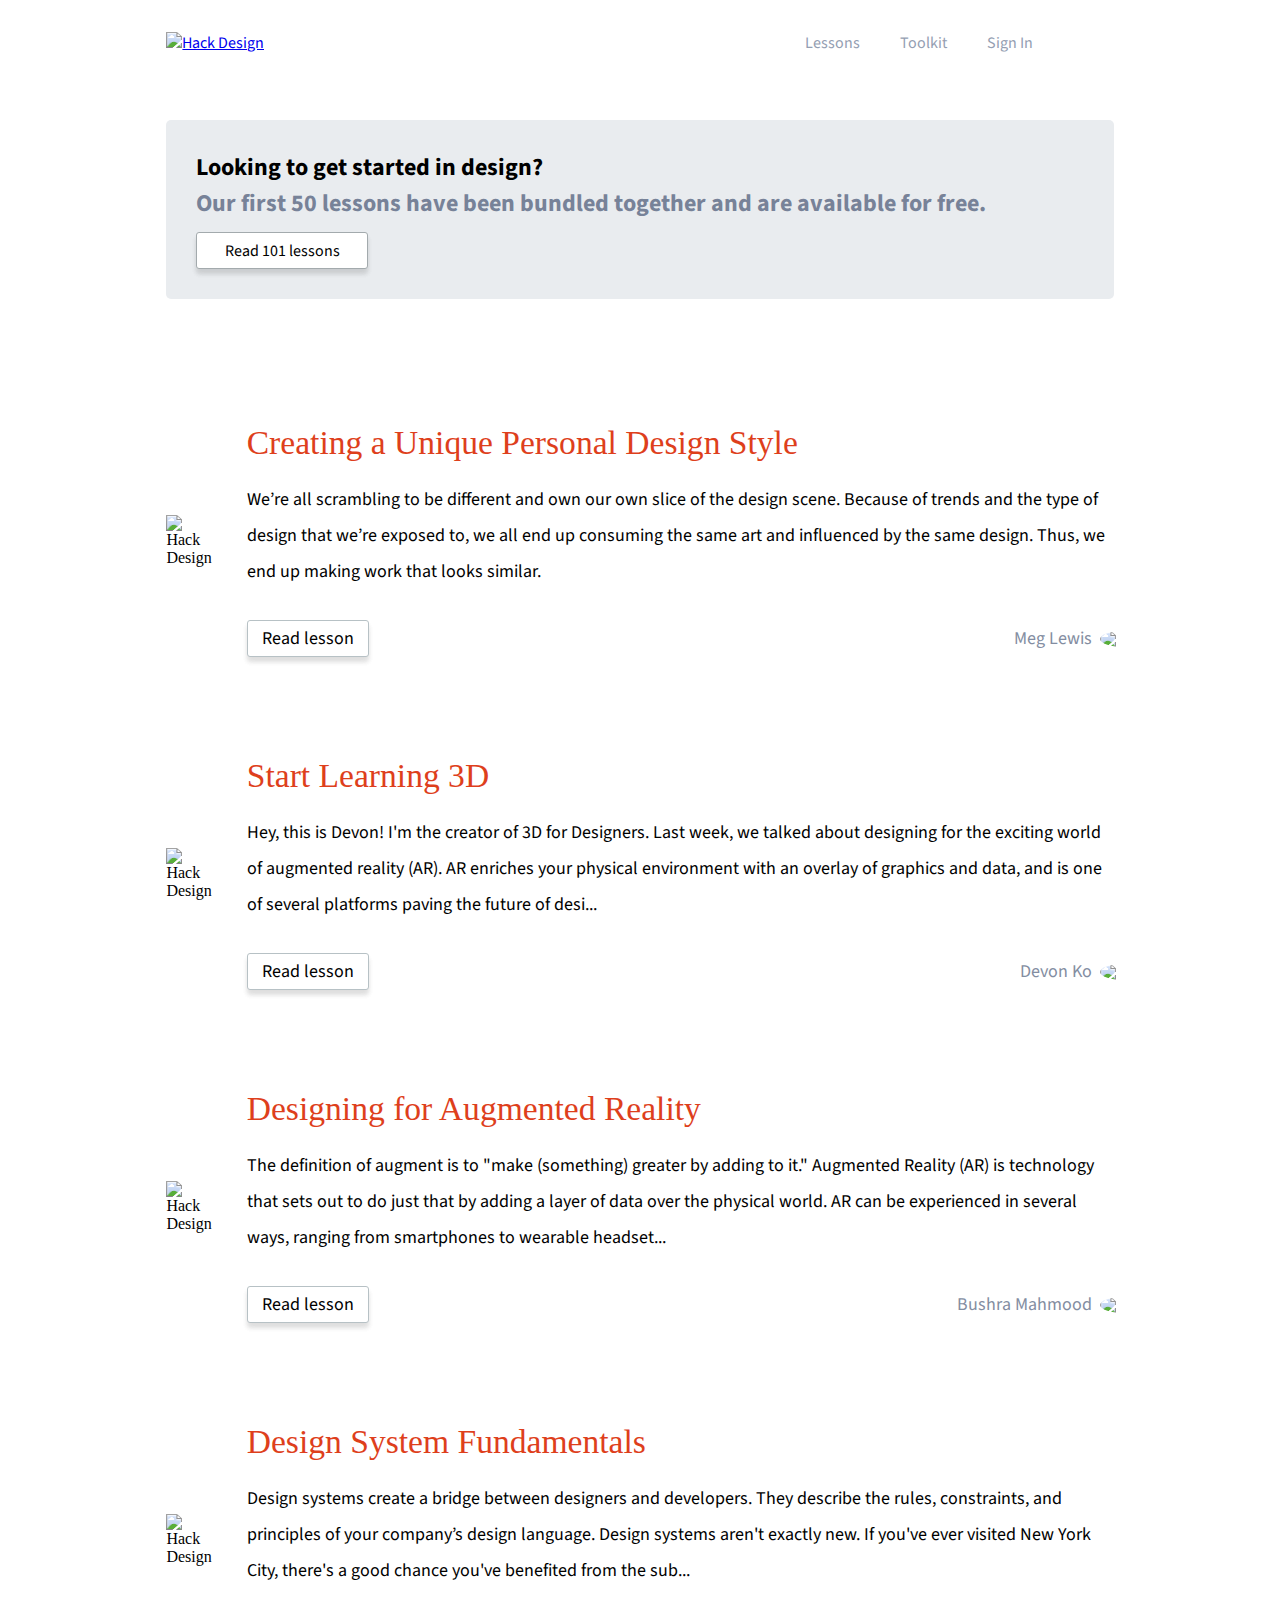
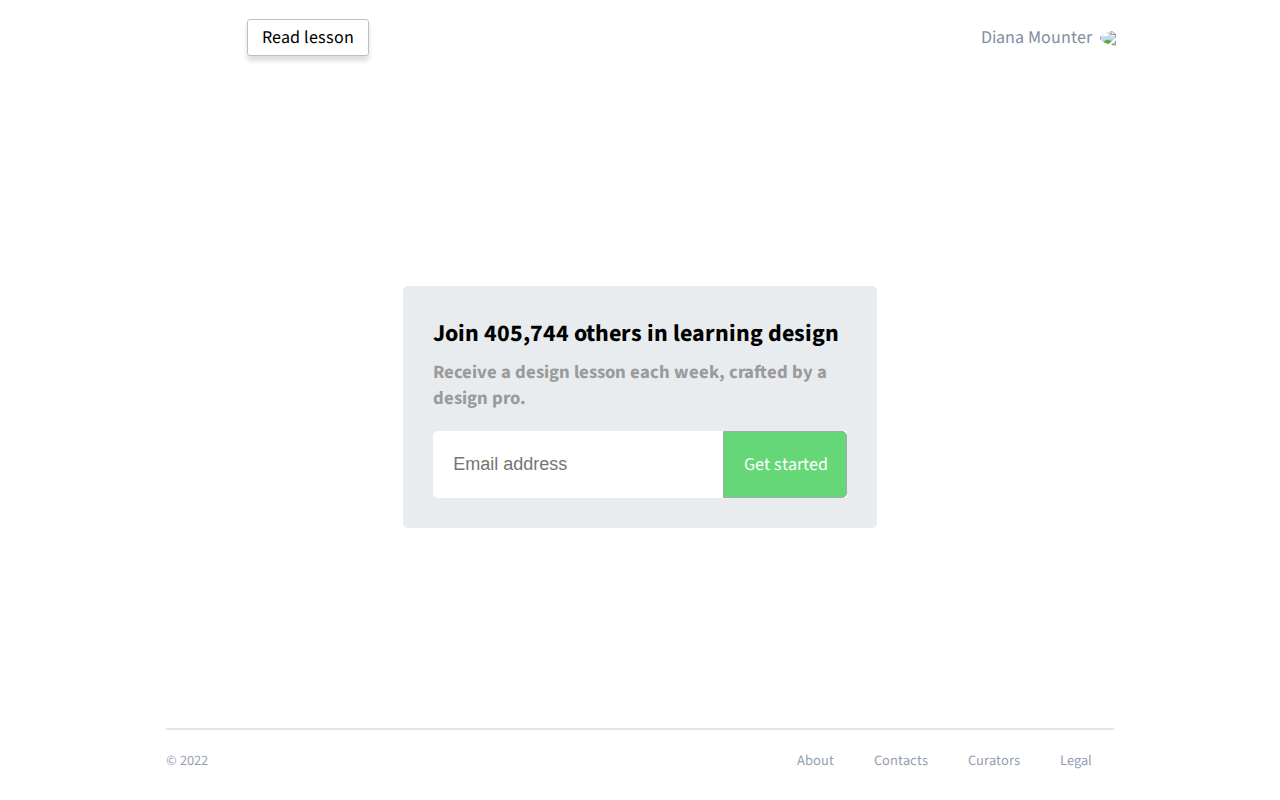
==== tugas_2/index.html @ f7dff548 "add tugas_2" ====
<!DOCTYPE html>
<html>
    <head>
      <meta charset="utf-8">
      <title>All Design Lessons - Hack Design</title>
      <link rel="stylesheet" href="stylesheet.css">
      <link rel="shortcut icon" href="logo.png">
      <link rel="preconnect" href="https://fonts.googleapis.com">
      <link rel="preconnect" href="https://fonts.gstatic.com" crossorigin>
      <link
        href="https://fonts.googleapis.com/css?family=Source+Sans+Pro"
        rel="stylesheet"
        type="text/css"
      />
      <link href="https://fonts.googleapis.com/css2?family=Inter:wght@300&display=swap" rel="stylesheet">
    </head>

    <body>
        <!--navbar section-->
        <nav>
          <!-- logo -->
          <div class="logo">
            <a href="#">
              <img width="200" alt="Hack Design" src="https://hackdesign.org/assets/logo-941fdc47b5760af9654de5b6ba12fba1f4073426b16b2ebbb519e13b6c5a9600.svg" />
            </a>
          </div>

          <!-- links -->
          <div class=nav-list>
            <ul>
              <li><a href="#">Lessons</a></li>
              <li><a href="https://hackdesign.org/toolkit">Toolkit</a></li>
              <li><a href="https://hackdesign.org/sign_in">Sign In</a></li>
            </ul>
          </div>
          
        </nav>

        <!-- content section -->
        <div class="main">
          <div class="container1">
            <div class="container-content">
              <h2>Looking to get started in design? <br>
                <span>Our first 50 lessons have been bundled together and are available for free.</span></h2>
              <a href="https://hackdesign.org/lessons101" class="button1">Read 101 lessons</a>
            </div>
          </div>
          
          <div class="contents">
            <div class="content-item">
              <div class="picture">
                <img width="125" alt="Hack Design" src="https://hackdesign.imgix.net/lesson/avatar/99/7e1acbbf-3d1d-471f-aa10-9a39c84ea649.png?ixlib=rails-2.1.4&dpr=2&w=128&fm=png&fit=max&auto=format&s=9b5cd70673437c8a6ed5a0f5a4e2fc60" />
              </div>
              <div class="content-text">
                <a class="content-title" href="https://hackdesign.org/lessons/99-creating-a-unique-personal-design-style">Creating a Unique Personal Design Style</a>
                <div class="content-desc">
                  <p>We’re all scrambling to be different and own our own slice of the design scene. Because of trends and the type of design that we’re exposed to, we all end up consuming the same art and influenced by the same design. Thus, we end up making work that looks similar.</p>
                </div>
                <div class="content-details">
                  <div class="read-lesson">
                    <a href="#" class="read-lesson-btn">Read lesson</a>
                  </div>
                  <div class="profile">
                    <div class="name">
                      <p>Meg Lewis</p>
                    </div>
                    <div class="author-photo">
                      <img class="avatar" src="https://hackdesign.imgix.net/user/avatar/283312/0df57e1e-2859-4787-87e5-cf98e9d305b1.jpeg?ixlib=rails-2.1.4&dpr=2&w=40&h=40&fit=crop&fm=jpeg&auto=format&mask=ellipse&s=662487320d49b1f3f060f006bb8348bc" />
                    </div>
                  </div>
                </div>
              </div>
            </div>

            <div class="content-item">
              <div class="picture">
                <img width="125" alt="Hack Design" src="https://hackdesign.imgix.net/lesson/avatar/98/a6c563d1-4a6d-4ea4-852c-25f9fbc5f3df.jpg?ixlib=rails-2.1.4&dpr=2&w=128&fm=png&fit=max&auto=format&s=562f8438103a278a7b3e937286c68862" />
              </div>
              <div class="content-text">
                <a class="content-title" href="https://hackdesign.org/lessons/99-creating-a-unique-personal-design-style">Start Learning 3D</a>
                <div class="content-desc">
                  <p>Hey, this is Devon! I'm the creator of 3D for Designers. Last week, we talked about designing for the exciting world of augmented reality (AR). AR enriches your physical environment with an overlay of graphics and data, and is one of several platforms paving the future of desi...</p>
                </div>
                <div class="content-details">
                  <div class="read-lesson">
                    <a href="#" class="read-lesson-btn">Read lesson</a>
                  </div>
                  <div class="profile">
                    <div class="name">
                      <p>Devon Ko</p>
                    </div>
                    <div class="author-photo">
                      <img class="avatar" src="https://hackdesign.imgix.net/user/avatar/88598/c929fa27-e80b-41fd-9329-7e1f2c40648f.jpeg?ixlib=rails-2.1.4&dpr=2&w=40&h=40&fit=crop&fm=jpeg&auto=format&mask=ellipse&s=3ae000fac78880ad11572e5116ad241d" />
                    </div>
                  </div>
                </div>
              </div>
            </div>

            <div class="content-item">
              <div class="picture">
                <img width="125" alt="Hack Design" src="https://hackdesign.imgix.net/lesson/avatar/97/f35d1eaa-aa07-4e82-a827-517b6addaa8d.jpg?ixlib=rails-2.1.4&dpr=2&w=128&fm=png&fit=max&auto=format&s=f1e578191a15bbb390f8772aa1e1be5a" />
              </div>
              <div class="content-text">
                <a class="content-title" href="https://hackdesign.org/lessons/99-creating-a-unique-personal-design-style">Designing for Augmented Reality</a>
                <div class="content-desc">
                  <p>The definition of augment is to "make (something) greater by adding to it." Augmented Reality (AR) is technology that sets out to do just that by adding a layer of data over the physical world. AR can be experienced in several ways, ranging from smartphones to wearable headset...</p>
                </div>
                <div class="content-details">
                  <div class="read-lesson">
                    <a href="#" class="read-lesson-btn">Read lesson</a>
                  </div>
                  <div class="profile">
                    <div class="name">
                      <p>Bushra Mahmood</p>
                    </div>
                    <div class="author-photo">
                      <img class="avatar" src="https://hackdesign.imgix.net/user/avatar/276412/9032df89-df34-4822-9191-17fd1814573f.jpeg?ixlib=rails-2.1.4&dpr=2&w=40&h=40&fit=crop&fm=jpeg&auto=format&mask=ellipse&s=3be9b5b756d234a22bd50e2a565e0f23" />
                    </div>
                  </div>
                </div>
              </div>
            </div>

            <div class="content-item">
              <div class="picture">
                <img width="125" alt="Hack Design" src="https://hackdesign.imgix.net/lesson/avatar/96/1d47aa1c-e547-4742-9778-45dd5627b7e9.jpg?ixlib=rails-2.1.4&dpr=2&w=128&fm=png&fit=max&auto=format&s=688abdab696db7acf976ae5f6d0bf771" />
              </div>
              <div class="content-text">
                <a class="content-title" href="https://hackdesign.org/lessons/99-creating-a-unique-personal-design-style">Design System Fundamentals</a>
                <div class="content-desc">
                  <p>Design systems create a bridge between designers and developers. They describe the rules, constraints, and principles of your company’s design language. Design systems aren't exactly new. If you've ever visited New York City, there's a good chance you've benefited from the sub...</p>
                </div>
                <div class="content-details">
                  <div class="read-lesson">
                    <a href="#" class="read-lesson-btn">Read lesson</a>
                  </div>
                  <div class="profile">
                    <div class="name">
                      <p>Diana Mounter</p>
                    </div>
                    <div class="author-photo">
                      <img class="avatar" src="https://hackdesign.imgix.net/user/avatar/280329/70c77ceb-e06f-4c0b-965c-9265e203724c.jpeg?ixlib=rails-2.1.4&dpr=2&w=40&h=40&fit=crop&fm=jpeg&auto=format&mask=ellipse&s=a3d8f47959a18fb67d4c5905a7dc8c4f" />
                    </div>
                  </div>
                </div>
              </div>
            </div>

          </div>
          

          <!-- container 2 -->
          <div class="container2">
            <div class="container2-rectangle">
              <div class="container2-content">
                <h2>Join 405,744 others in learning design</h2>
                <h3>Receive a design lesson each week, crafted by a design pro.</h3>
                <div class="form md-flex">
                  <input class="field flex-fill contact-email" type="text" placeholder="Email address">
                  <input class="contact-send field" type="submit" value="Get started">
                </div>
              </div>
              
            </div>
          </div>

        </div>
        

        <!-- footer section -->
        <div class="footer">
          <div class="year">
            <p>© 2022</p>
          </div>
          <div class="footer-list">
            <ul>
              <li><a href="https://hackdesign.org/about">About</a></li>
              <li><a href="#">Contacts</a></li>
              <li><a href="https://hackdesign.org/curators">Curators</a></li>
              <li><a href="https://hackdesign.org/privacy">Legal</a></li>
            </ul>
          </div>
        </div>

    </body>
</html>
---- tugas_2/stylesheet.css ----
* {
    margin: 0;
    padding: 0;
}

body{
    margin: 5px 13%;
}

nav{
    display: flex;
    color: #949eb2;
    height: 75px;
    align-items: center;
    font-family: "Source Sans Pro", sans-serif;
}

nav .logo{
    float: left;
    padding-right: 55%;
}

nav .nav-list ul{
    float:right;
    /* width: 25%; */
    list-style: none;
    font-size: 1rem;
}

nav .nav-list li{
    float:left;
    padding: 10px 20px;
}

nav .nav-list li a{
    color: #949eb2;
    text-decoration: none;
}

nav ul li a:hover{
    text-decoration: underline;
}

.main{
    /*background-color: #bdf7f1;
    height: 600px;*/
    padding-top: 40px;
    width: 100%;
    margin: auto;
}

.container1{
    height: 180%;
    border-radius: 5px;
    background-color: #e9ecef;
    display: flex;
    /* align-items: center; */
    margin-bottom: 75px;
}

.container-content{
    padding: 30px 30px;
}

.container-content h2{
    /* padding: 20px 30px; */
    line-height: 1.5;
    font-family: "Source Sans Pro", sans-serif;
}

.container-content h2 span{
    /* padding: 20px 30px; */
    color: #778298;
}

.button1{
    margin-top: 10px;
    display: flex;
    justify-content: center;
    align-items: center;
    padding: 0px 10px;
    height: 35px;
    width: 150px;
    border-radius: 3px;
    background-color: #ffffff;
    border: 1px solid #a3aaad;
    text-decoration: none;
    box-shadow: 0 5px 5px 0 rgba(0,0,0,0.07), 0 5px 5px 0 rgba(0,0,0,0.07);
    font-family: "Source Sans Pro", sans-serif;
    color: black;
}

.contents{
    padding-bottom: 130px;
    /* display: flex; */
}

.content-item{
    display: flex;
    padding: 50px 0px;
    align-items: center;
    /* width:100%; */
}

.picture{
    float: left;
}

.content-text{
    padding-left: 35px;
    font-size: 1.125rem;
}

.content-title{
    color: #de3f1c;
    font-size: 30px;
    padding: 25px 0px;
    text-decoration: none;
    font-size: 2.1rem;
}

.content-title:hover{
    text-decoration: underline;
}

.content-desc p{
    font-family: "Source Sans Pro", sans-serif;
    padding: 20px 0px;
    line-height: 2;
}

.content-details{
    display: flex;
    /* float: right; */
    align-items: center;
    padding-top: 10px;
}

.read-lesson{
    float: left;
    display: flex;
    padding-right: 65%;
}

.read-lesson-btn{
    /* margin-top: 10px; */
    /* float: left; */
    display: flex;
    justify-content: center;
    align-items: center;
    /* padding: 0px 5px; */
    height: 35px;
    width: 120px;
    border-radius: 3px;
    background-color: #ffffff;
    border: 0.5px solid #b7c1c5;
    text-decoration: none;
    box-shadow: 0 5px 5px 0 rgba(0,0,0,0.07), 0 5px 5px 0 rgba(0,0,0,0.07);
    font-family: "Source Sans Pro", sans-serif;
    color: black;
}

.profile{
    display: flex;
    float: right;
    align-items: center;
    /* width: 200px; */
}

.avatar{
    float: right;
    align-items: center;
    border-radius: 50%;
    width: 50px;
}

.name p{
    float: right;
    width: 160px;
    padding-right: 8px;
    font-family: "Source Sans Pro", sans-serif;
    color: #838da1;
    text-align: right;
}

.container2{
    /* height: 250%; */
    display: flex;
    align-items: center;
    justify-content: center;
    margin-bottom: 75px;
    padding: 50px 0px;
}

.container2-rectangle{
    height: 200%;
    width: 50%;
    border-radius: 5px;
    background-color: #e9ecef;
    display: flex;
    margin-bottom: 75px;
    min-width: 400px;
}

.container2-content{
    padding: 30px 30px;
    font-family: "Source Sans Pro", sans-serif;
}

.container2-content h3{
    margin-top: 8px;
    color:rgb(155, 155, 155);
}

.form{
    /* display: flex; */
    float: left;
    align-items: center;
    width: 100%;
    background-color: white;
    margin-top: 20px;
    border-radius: 5px 0px 0px 5px;
}

.field{
    /* margin-top: 20px; */
    margin: auto;
    /* width: 150%; */
    /* height: 35px; */
    /* margin-bottom:30px; */
    display: flex;
    border: none;
    outline: none;
    padding: 20px;
    font-size: 1.125rem;
}

.contact-email{
    width: 100%;
    background-color: transparent;
    
}

.contact-send{
    float: right;
    /* margin-top: 10px; */
    display: flex;
    justify-content: center;
    align-items: center;
    /* padding: 0px 10px; */
    /* height: 35px; */
    width: 100%;
    background-color: #65d777;
    border: 1px solid #a3aaad;
    text-decoration: none;
    /* box-shadow: 0 5px 5px 0 rgba(0,0,0,0.07), 0 5px 5px 0 rgba(0,0,0,0.07); */
    font-family: "Source Sans Pro", sans-serif;
    color: white;
    border-radius: 0px 5px 5px 0px;
}

.footer{
    display: flex;
    color: #949eb2;
    height: 60px;
    align-items: center;
    font-family: "Source Sans Pro", sans-serif;
    border-top: 2px solid #dee7ec;
    font-size: 0.9rem;
    margin-bottom: 10px;
}

.year{
    float: left;
    padding-right: 60%;
}

.footer-list ul{
    float:right;
    /* width: 25%; */
    list-style: none;
}

.footer-list li{
    float:left;
    padding: 10px 20px;
}

.footer-list li a{
    color: #949eb2;
    text-decoration: none;
}

.footer-list li a:hover{
    text-decoration: underline;
}

/*ketika ukuran layar berubah*/
@media screen and (min-width: 768px){
    .md-flex{
        display: flex;
    }

    .contact-send{
        width: 30%;
    }

    .contact-email{
        width: 70%;
    }

    .flex-fill{
        flex: 1 1 auto;
    }
}
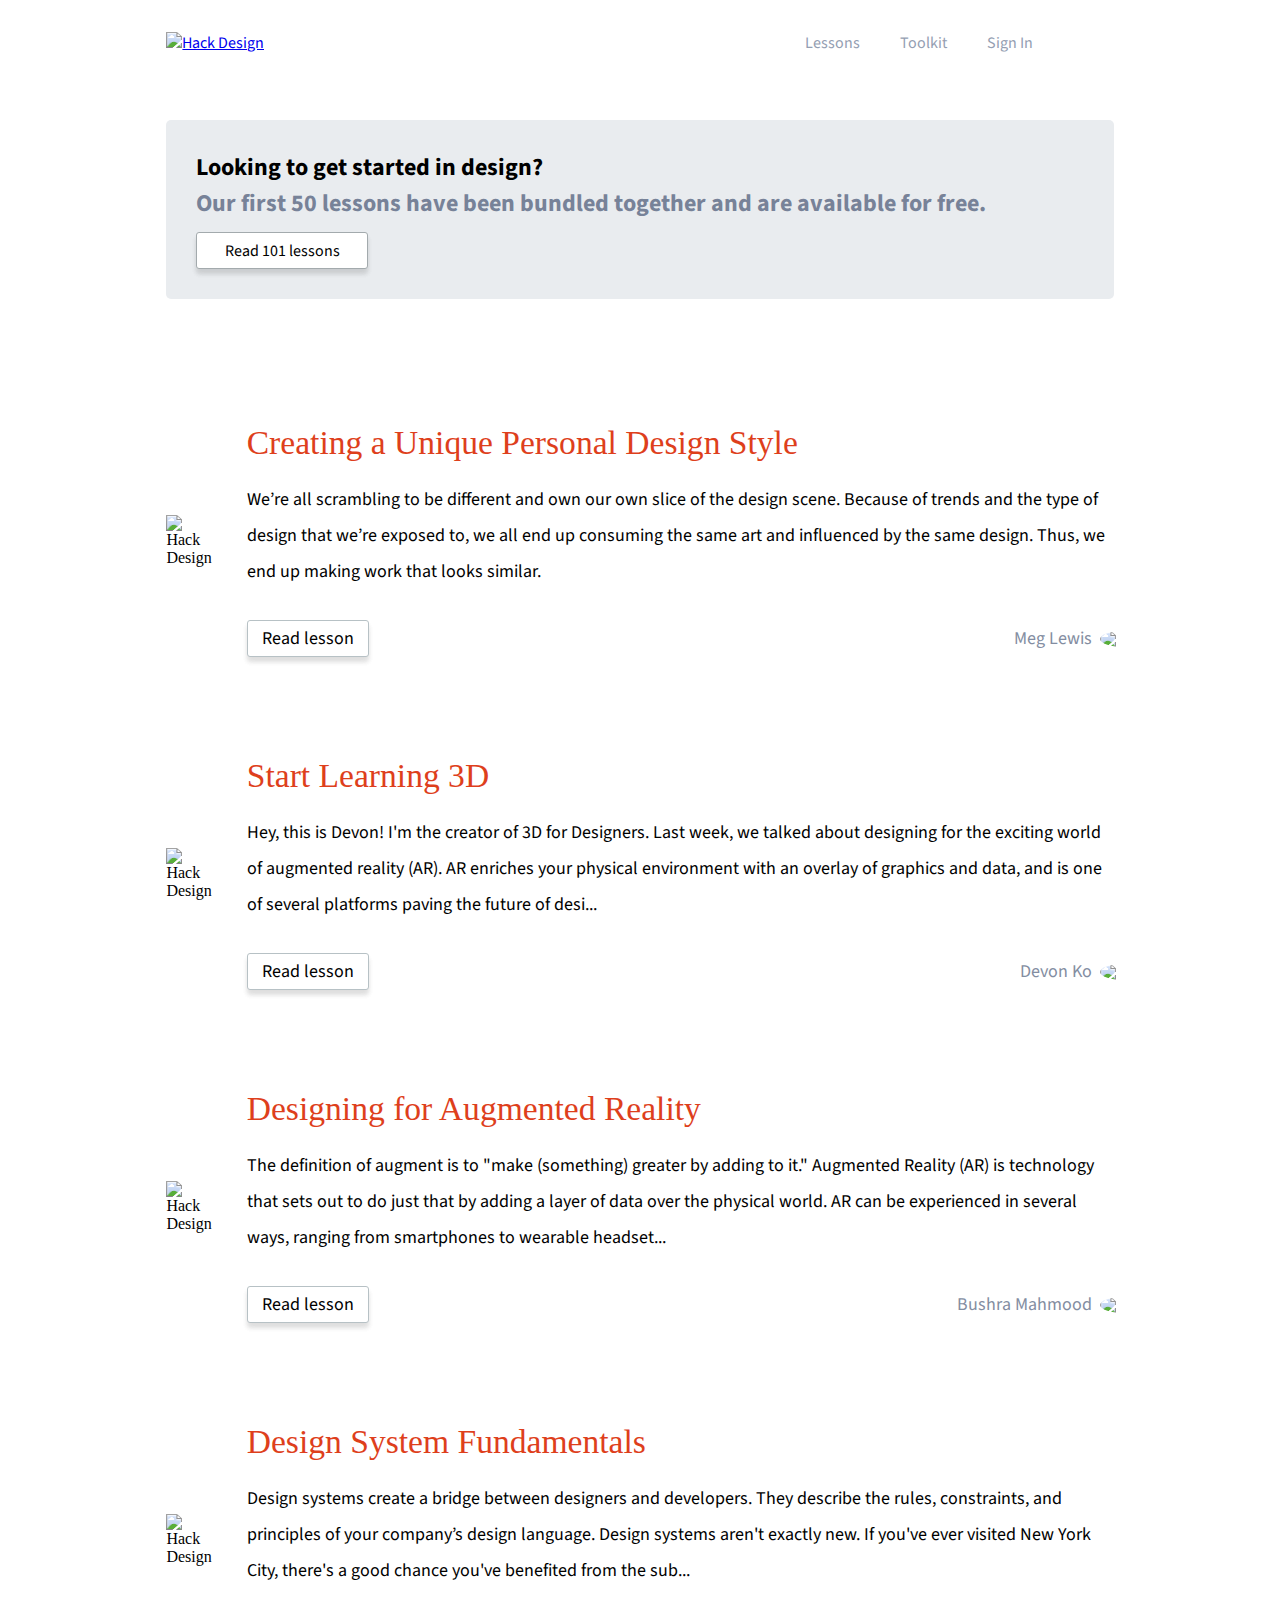
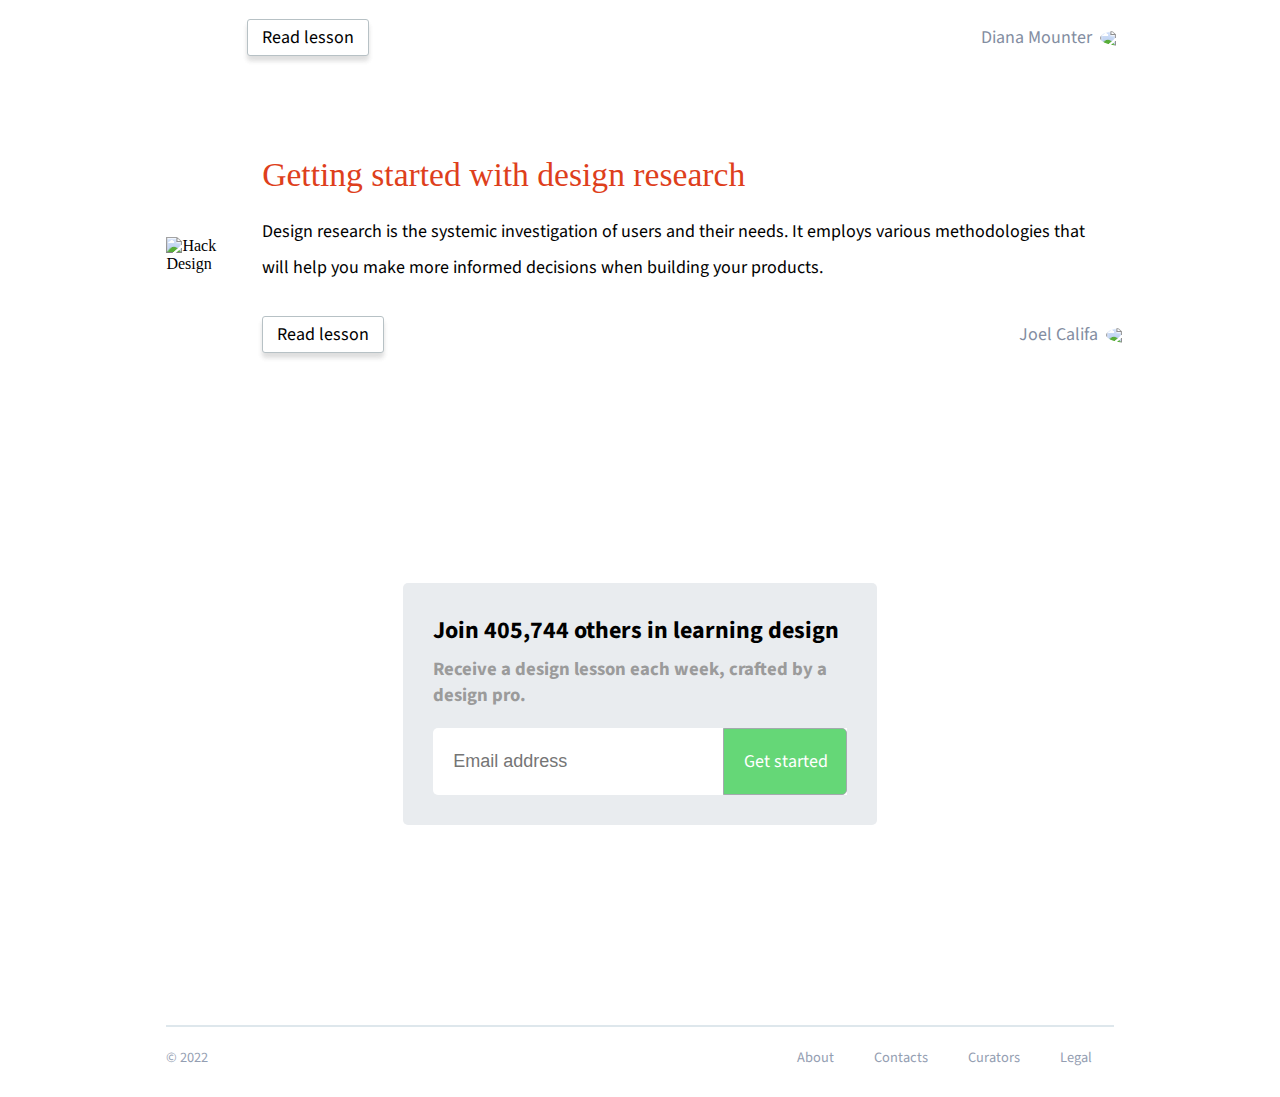
==== commit 3488e59e: "Update index.html" ====
--- a/tugas_2/index.html
+++ b/tugas_2/index.html
@@ -77,7 +77,7 @@
                 <img width="125" alt="Hack Design" src="https://hackdesign.imgix.net/lesson/avatar/98/a6c563d1-4a6d-4ea4-852c-25f9fbc5f3df.jpg?ixlib=rails-2.1.4&dpr=2&w=128&fm=png&fit=max&auto=format&s=562f8438103a278a7b3e937286c68862" />
               </div>
               <div class="content-text">
-                <a class="content-title" href="https://hackdesign.org/lessons/99-creating-a-unique-personal-design-style">Start Learning 3D</a>
+                <a class="content-title" href="https://hackdesign.org/lessons/98-start-learning-3d">Start Learning 3D</a>
                 <div class="content-desc">
                   <p>Hey, this is Devon! I'm the creator of 3D for Designers. Last week, we talked about designing for the exciting world of augmented reality (AR). AR enriches your physical environment with an overlay of graphics and data, and is one of several platforms paving the future of desi...</p>
                 </div>
@@ -102,7 +102,7 @@
                 <img width="125" alt="Hack Design" src="https://hackdesign.imgix.net/lesson/avatar/97/f35d1eaa-aa07-4e82-a827-517b6addaa8d.jpg?ixlib=rails-2.1.4&dpr=2&w=128&fm=png&fit=max&auto=format&s=f1e578191a15bbb390f8772aa1e1be5a" />
               </div>
               <div class="content-text">
-                <a class="content-title" href="https://hackdesign.org/lessons/99-creating-a-unique-personal-design-style">Designing for Augmented Reality</a>
+                <a class="content-title" href="https://hackdesign.org/lessons/97-designing-for-augmented-reality">Designing for Augmented Reality</a>
                 <div class="content-desc">
                   <p>The definition of augment is to "make (something) greater by adding to it." Augmented Reality (AR) is technology that sets out to do just that by adding a layer of data over the physical world. AR can be experienced in several ways, ranging from smartphones to wearable headset...</p>
                 </div>
@@ -127,7 +127,7 @@
                 <img width="125" alt="Hack Design" src="https://hackdesign.imgix.net/lesson/avatar/96/1d47aa1c-e547-4742-9778-45dd5627b7e9.jpg?ixlib=rails-2.1.4&dpr=2&w=128&fm=png&fit=max&auto=format&s=688abdab696db7acf976ae5f6d0bf771" />
               </div>
               <div class="content-text">
-                <a class="content-title" href="https://hackdesign.org/lessons/99-creating-a-unique-personal-design-style">Design System Fundamentals</a>
+                <a class="content-title" href="https://hackdesign.org/lessons/96-design-system-fundamentals">Design System Fundamentals</a>
                 <div class="content-desc">
                   <p>Design systems create a bridge between designers and developers. They describe the rules, constraints, and principles of your company’s design language. Design systems aren't exactly new. If you've ever visited New York City, there's a good chance you've benefited from the sub...</p>
                 </div>
@@ -141,6 +141,31 @@
                     </div>
                     <div class="author-photo">
                       <img class="avatar" src="https://hackdesign.imgix.net/user/avatar/280329/70c77ceb-e06f-4c0b-965c-9265e203724c.jpeg?ixlib=rails-2.1.4&dpr=2&w=40&h=40&fit=crop&fm=jpeg&auto=format&mask=ellipse&s=a3d8f47959a18fb67d4c5905a7dc8c4f" />
+                    </div>
+                  </div>
+                </div>
+              </div>
+            </div>
+
+            <div class="content-item">
+              <div class="picture">
+                <img width="125" alt="Hack Design" src="https://hackdesign.imgix.net/lesson/avatar/95/9cc764c6-1a27-4c14-9732-66d1dd6a43f2.jpg?ixlib=rails-2.1.4&dpr=2&w=128&fm=png&fit=max&auto=format&s=9fd6988de09103a5b3cf20c65d4da041" />
+              </div>
+              <div class="content-text">
+                <a class="content-title" href="https://hackdesign.org/lessons/95-getting-started-with-design-research">Getting started with design research</a>
+                <div class="content-desc">
+                  <p>Design research is the systemic investigation of users and their needs. It employs various methodologies that will help you make more informed decisions when building your products.</p>
+                </div>
+                <div class="content-details">
+                  <div class="read-lesson">
+                    <a href="#" class="read-lesson-btn">Read lesson</a>
+                  </div>
+                  <div class="profile">
+                    <div class="name">
+                      <p>Joel Califa</p>
+                    </div>
+                    <div class="author-photo">
+                      <img class="avatar" src="https://hackdesign.imgix.net/user/avatar/279566/67abac2d-8f5a-4219-9b27-73b53761f4b4.jpeg?ixlib=rails-2.1.4&dpr=2&w=40&h=40&fit=crop&fm=jpeg&auto=format&mask=ellipse&s=84bc34e170ca0aee6a8d69a841657987" />
                     </div>
                   </div>
                 </div>
